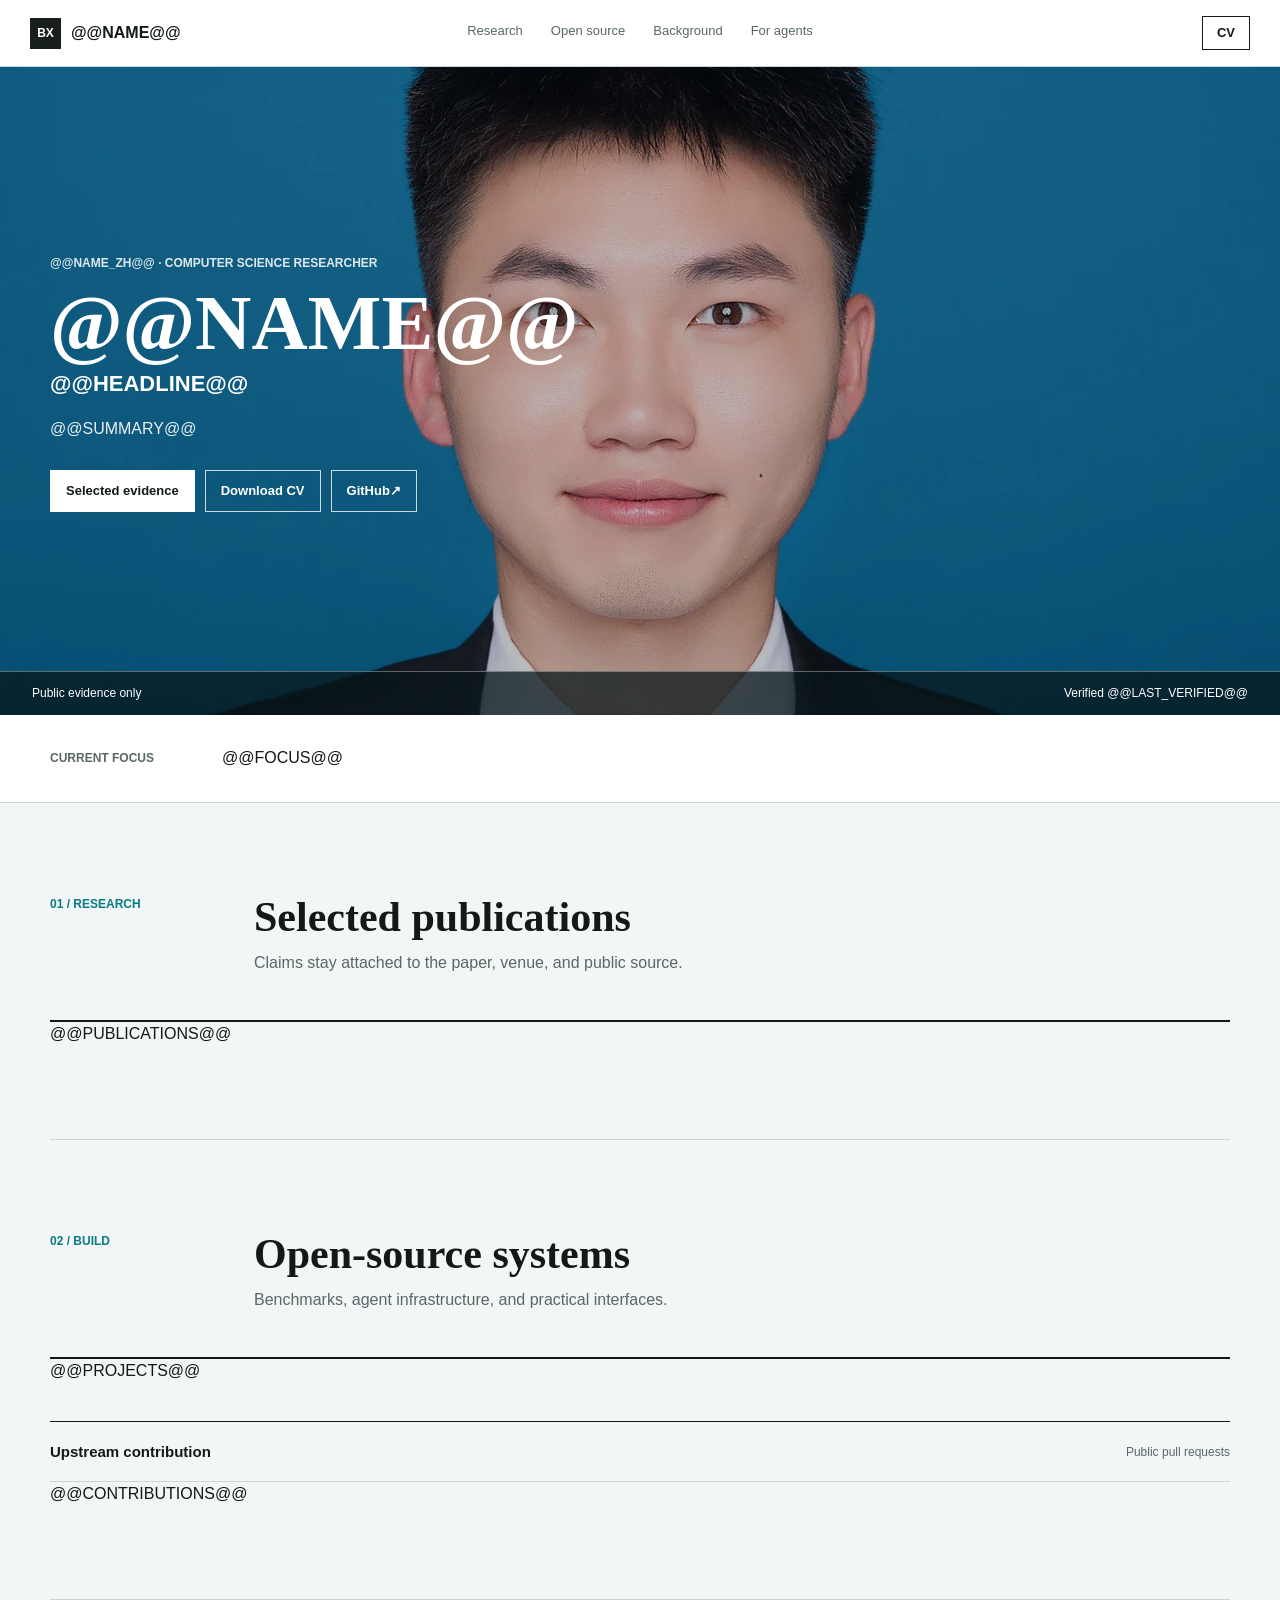
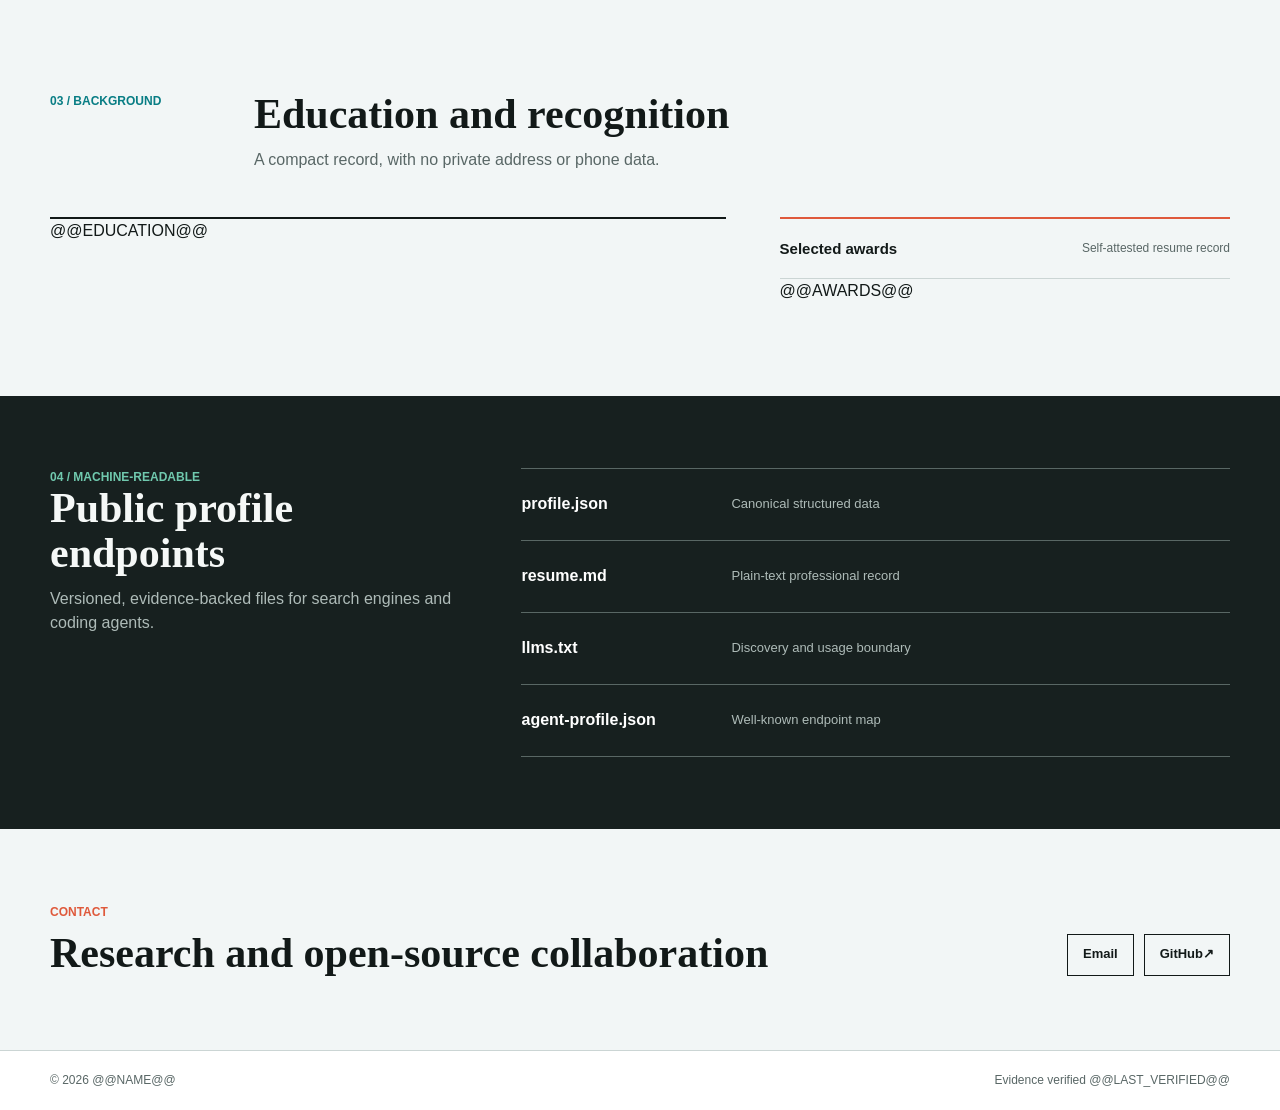
==== site-src/index.html @ 8317ae25 "Rebuild evidence-backed public profile" ====
<!doctype html>
<html lang="en">
<head>
  <meta charset="utf-8">
  <meta name="viewport" content="width=device-width, initial-scale=1">
  <title>@@NAME@@ · Language Agents & Multi-Agent Systems</title>
  <meta name="description" content="@@SUMMARY@@">
  <meta name="author" content="@@NAME@@">
  <meta name="theme-color" content="#087d84">
  <link rel="canonical" href="https://subway-jack.github.io/resume/">
  <link rel="alternate" type="application/json" href="profile.json" title="Public profile JSON">
  <link rel="alternate" type="text/plain" href="llms.txt" title="LLM discovery document">
  <link rel="stylesheet" href="assets/site.css">
  <link rel="icon" href="data:,">
  <meta property="og:type" content="profile">
  <meta property="og:title" content="@@NAME@@">
  <meta property="og:description" content="@@SUMMARY@@">
  <meta property="og:image" content="https://subway-jack.github.io/resume/assets/bowei-xia.jpg">
  <meta property="og:url" content="https://subway-jack.github.io/resume/">
  <script type="application/ld+json">@@JSON_LD@@</script>
</head>
<body>
  <a class="skip-link" href="#main">Skip to content</a>
  <header class="site-header">
    <a class="wordmark" href="#top" aria-label="@@NAME@@ home">
      <span class="wordmark-mark">BX</span>
      <span>@@NAME@@</span>
    </a>
    <nav aria-label="Primary navigation">
      <a href="#research">Research</a>
      <a href="#work">Open source</a>
      <a href="#background">Background</a>
      <a href="#agents">For agents</a>
    </nav>
    <a class="header-command" href="bowei-xia-resume.pdf">CV</a>
  </header>

  <main id="main">
    <section id="top" class="hero" aria-labelledby="hero-title">
      <picture class="hero-media" aria-hidden="true">
        <source srcset="assets/bowei-xia.webp" type="image/webp">
        <img src="assets/bowei-xia.jpg" alt="" width="1600" height="1600">
      </picture>
      <div class="hero-shade"></div>
      <div class="hero-inner">
        <p class="hero-eyebrow">@@NAME_ZH@@ · Computer science researcher</p>
        <h1 id="hero-title">@@NAME@@</h1>
        <p class="hero-headline">@@HEADLINE@@</p>
        <p class="hero-summary">@@SUMMARY@@</p>
        <div class="hero-actions">
          <a class="command command-primary" href="#research">Selected evidence</a>
          <a class="command" href="bowei-xia-resume.pdf">Download CV</a>
          <a class="command" href="@@GITHUB@@" target="_blank" rel="noreferrer">GitHub <span aria-hidden="true">↗</span></a>
        </div>
      </div>
      <div class="hero-proof" aria-label="Profile status">
        <span>Public evidence only</span>
        <span>Verified @@LAST_VERIFIED@@</span>
      </div>
    </section>

    <section class="focus-band" aria-label="Research focus">
      <p>Current focus</p>
      <ul>@@FOCUS@@</ul>
    </section>

    <section id="research" class="section research-section">
      <header class="section-heading">
        <p class="section-index">01 / Research</p>
        <div>
          <h2>Selected publications</h2>
          <p>Claims stay attached to the paper, venue, and public source.</p>
        </div>
      </header>
      <div class="evidence-list">@@PUBLICATIONS@@</div>
    </section>

    <section id="work" class="section work-section">
      <header class="section-heading">
        <p class="section-index">02 / Build</p>
        <div>
          <h2>Open-source systems</h2>
          <p>Benchmarks, agent infrastructure, and practical interfaces.</p>
        </div>
      </header>
      <div class="project-grid">@@PROJECTS@@</div>
      <div class="contributions">
        <div class="subsection-heading">
          <h3>Upstream contribution</h3>
          <span>Public pull requests</span>
        </div>
        @@CONTRIBUTIONS@@
      </div>
    </section>

    <section id="background" class="section background-section">
      <header class="section-heading">
        <p class="section-index">03 / Background</p>
        <div>
          <h2>Education and recognition</h2>
          <p>A compact record, with no private address or phone data.</p>
        </div>
      </header>
      <div class="background-grid">
        <div class="timeline">@@EDUCATION@@</div>
        <div class="awards">
          <div class="subsection-heading">
            <h3>Selected awards</h3>
            <span>Self-attested resume record</span>
          </div>
          @@AWARDS@@
        </div>
      </div>
    </section>

    <section id="agents" class="agent-band">
      <div class="agent-intro">
        <p class="section-index">04 / Machine-readable</p>
        <h2>Public profile endpoints</h2>
        <p>Versioned, evidence-backed files for search engines and coding agents.</p>
      </div>
      <div class="agent-links">
        <a href="profile.json"><strong>profile.json</strong><span>Canonical structured data</span></a>
        <a href="resume.md"><strong>resume.md</strong><span>Plain-text professional record</span></a>
        <a href="llms.txt"><strong>llms.txt</strong><span>Discovery and usage boundary</span></a>
        <a href=".well-known/agent-profile.json"><strong>agent-profile.json</strong><span>Well-known endpoint map</span></a>
      </div>
    </section>

    <section class="contact-band">
      <div>
        <p class="section-index">Contact</p>
        <h2>Research and open-source collaboration</h2>
      </div>
      <div class="contact-actions">
        <a class="command command-dark" href="mailto:@@EMAIL@@">Email</a>
        <a class="command command-dark" href="@@GITHUB@@" target="_blank" rel="noreferrer">GitHub <span aria-hidden="true">↗</span></a>
      </div>
    </section>
  </main>

  <footer>
    <span>© <span id="year"></span> @@NAME@@</span>
    <span>Evidence verified @@LAST_VERIFIED@@</span>
  </footer>
  <script src="assets/site.js"></script>
</body>
</html>
---- site-src/assets/site.css ----
:root {
  color-scheme: light;
  --paper: #f2f6f6;
  --surface: #ffffff;
  --ink: #121918;
  --muted: #596766;
  --line: #cbd5d4;
  --line-dark: #81908e;
  --teal: #087d84;
  --green: #147454;
  --cobalt: #235ca6;
  --vermilion: #df593b;
  --charcoal: #18201f;
  --display: "Iowan Old Style", "Palatino Linotype", Palatino, Georgia, serif;
  --body: "Avenir Next", Avenir, "IBM Plex Sans", "Helvetica Neue", sans-serif;
}

* { box-sizing: border-box; }
html { scroll-behavior: smooth; }
body {
  margin: 0;
  background: var(--paper);
  color: var(--ink);
  font-family: var(--body);
  line-height: 1.55;
}
a { color: inherit; }
button, a { -webkit-tap-highlight-color: transparent; }
.skip-link {
  position: fixed;
  left: 12px;
  top: -60px;
  z-index: 100;
  padding: 10px 14px;
  background: var(--surface);
  border: 1px solid var(--ink);
}
.skip-link:focus { top: 12px; }

.site-header {
  min-height: 66px;
  padding: 0 30px;
  display: grid;
  grid-template-columns: minmax(190px, 1fr) auto minmax(60px, 1fr);
  align-items: center;
  gap: 24px;
  background: rgba(255, 255, 255, .96);
  border-bottom: 1px solid var(--line);
  position: sticky;
  top: 0;
  z-index: 20;
}
.wordmark {
  display: inline-flex;
  align-items: center;
  gap: 10px;
  width: max-content;
  color: var(--ink);
  font-weight: 700;
  text-decoration: none;
}
.wordmark-mark {
  width: 31px;
  height: 31px;
  display: grid;
  place-items: center;
  background: var(--charcoal);
  color: #fff;
  font-size: 12px;
}
.site-header nav { display: flex; align-items: stretch; height: 66px; }
.site-header nav a {
  display: grid;
  place-items: center;
  padding: 0 14px;
  color: var(--muted);
  text-decoration: none;
  border-bottom: 3px solid transparent;
  font-size: 13px;
}
.site-header nav a:hover,
.site-header nav a:focus-visible { color: var(--ink); border-color: var(--teal); }
.header-command {
  justify-self: end;
  min-width: 48px;
  min-height: 34px;
  display: grid;
  place-items: center;
  border: 1px solid var(--ink);
  text-decoration: none;
  font-weight: 700;
  font-size: 13px;
}

.hero {
  min-height: min(72svh, 720px);
  position: relative;
  overflow: hidden;
  display: grid;
  align-items: center;
  background: #0b789f;
  color: #fff;
}
.hero-media,
.hero-media img,
.hero-shade { position: absolute; inset: 0; width: 100%; height: 100%; }
.hero-media img { object-fit: cover; object-position: center 34%; }
.hero-shade { background: rgba(4, 19, 24, .25); }
.hero-inner {
  position: relative;
  z-index: 2;
  width: min(1180px, calc(100% - 64px));
  margin: 0 auto;
  padding: 76px 0 92px;
}
.hero-eyebrow,
.section-index {
  margin: 0;
  font-size: 12px;
  font-weight: 700;
  text-transform: uppercase;
}
.hero-eyebrow { color: rgba(255,255,255,.86); }
.hero h1 {
  max-width: 720px;
  margin: 12px 0 8px;
  font-family: var(--display);
  font-size: 78px;
  line-height: .98;
  font-weight: 600;
  letter-spacing: 0;
}
.hero-headline {
  max-width: 660px;
  margin: 0 0 18px;
  font-size: 22px;
  line-height: 1.35;
  font-weight: 650;
}
.hero-summary {
  max-width: 580px;
  margin: 0;
  color: rgba(255,255,255,.9);
  font-size: 16px;
}
.hero-actions,
.contact-actions { display: flex; flex-wrap: wrap; gap: 10px; margin-top: 28px; }
.command {
  min-height: 42px;
  padding: 0 15px;
  display: inline-flex;
  align-items: center;
  justify-content: center;
  border: 1px solid rgba(255,255,255,.78);
  color: #fff;
  text-decoration: none;
  font-size: 13px;
  font-weight: 700;
}
.command:hover,
.command:focus-visible { background: #fff; color: var(--ink); }
.command-primary { background: #fff; color: var(--ink); }
.hero-proof {
  position: absolute;
  z-index: 3;
  bottom: 0;
  left: 0;
  right: 0;
  min-height: 44px;
  padding: 0 32px;
  display: flex;
  align-items: center;
  justify-content: space-between;
  background: rgba(8, 22, 25, .72);
  border-top: 1px solid rgba(255,255,255,.34);
  font-size: 12px;
}

.focus-band {
  min-height: 88px;
  display: grid;
  grid-template-columns: 150px 1fr;
  align-items: center;
  gap: 22px;
  padding: 18px max(32px, calc((100% - 1180px) / 2));
  background: var(--surface);
  border-bottom: 1px solid var(--line);
}
.focus-band p { margin: 0; color: var(--muted); font-size: 12px; text-transform: uppercase; font-weight: 700; }
.focus-band ul,
.tech-list { list-style: none; margin: 0; padding: 0; display: flex; flex-wrap: wrap; gap: 8px; }
.focus-band li {
  padding: 7px 10px;
  border: 1px solid var(--line);
  background: var(--paper);
  font-size: 13px;
}
.focus-band li:nth-child(2) { border-color: #9dc1b3; }
.focus-band li:nth-child(3) { border-color: #aabddd; }
.focus-band li:nth-child(4) { border-color: #e3ad9f; }

.section {
  width: min(1180px, calc(100% - 64px));
  margin: 0 auto;
  padding: 92px 0;
  scroll-margin-top: 66px;
}
.section + .section { border-top: 1px solid var(--line); }
.section-heading {
  display: grid;
  grid-template-columns: 180px minmax(0, 1fr);
  gap: 24px;
  align-items: start;
  margin-bottom: 44px;
}
.section-index { color: var(--teal); }
.section-heading h2,
.agent-intro h2,
.contact-band h2 {
  margin: 0;
  font-family: var(--display);
  font-size: 42px;
  line-height: 1.05;
  font-weight: 600;
  letter-spacing: 0;
}
.section-heading p:last-child,
.agent-intro > p:last-child { margin: 12px 0 0; color: var(--muted); }

.evidence-list { border-top: 2px solid var(--ink); }
.evidence-item {
  display: grid;
  grid-template-columns: 80px minmax(0, 1fr);
  gap: 24px;
  padding: 34px 0 38px;
  border-bottom: 1px solid var(--line);
}
.evidence-index { font-family: var(--display); font-size: 32px; color: var(--vermilion); }
.evidence-main { max-width: 900px; }
.evidence-kicker,
.project-meta {
  display: flex;
  justify-content: space-between;
  gap: 16px;
  color: var(--muted);
  font-size: 12px;
  text-transform: uppercase;
  font-weight: 700;
}
.evidence-kicker { justify-content: flex-start; }
.evidence-kicker span + span::before { content: "/"; padding-right: 12px; color: var(--line-dark); }
.evidence-main h3 {
  max-width: 900px;
  margin: 9px 0 4px;
  font-family: var(--display);
  font-size: 29px;
  line-height: 1.18;
  letter-spacing: 0;
}
.evidence-role { margin: 0 0 16px; color: var(--cobalt); font-size: 13px; font-weight: 700; }
.evidence-main > p:not(.evidence-role) { max-width: 780px; color: #33403f; }
.metric-list,
.project-highlights { margin: 17px 0; padding-left: 18px; color: #33403f; }
.metric-list li::marker,
.project-highlights li::marker { color: var(--vermilion); }
.evidence-links { display: flex; flex-wrap: wrap; gap: 8px; margin-top: 20px; }
.evidence-link,
.compact-link {
  padding: 7px 10px;
  border: 1px solid var(--line-dark);
  text-decoration: none;
  font-size: 12px;
  font-weight: 700;
}
.evidence-link:hover,
.compact-link:hover { background: var(--ink); color: #fff; }

.project-grid { display: grid; grid-template-columns: repeat(3, minmax(0, 1fr)); border-top: 2px solid var(--ink); }
.project-item {
  min-width: 0;
  padding: 28px 24px 32px;
  border-right: 1px solid var(--line);
  border-bottom: 1px solid var(--line);
  background: var(--surface);
}
.project-item:last-child { border-right: 0; }
.project-item:nth-child(2) { border-top: 4px solid var(--green); }
.project-item:nth-child(3) { border-top: 4px solid var(--vermilion); }
.project-item h3 { margin: 16px 0 12px; font-family: var(--display); font-size: 26px; line-height: 1.15; }
.project-title { text-decoration-thickness: 1px; text-underline-offset: 5px; }
.project-item p { color: #354241; }
.project-highlights { font-size: 13px; }
.tech-list { margin-top: 24px; }
.tech-list li { padding: 5px 8px; background: var(--paper); border: 1px solid var(--line); font-size: 11px; }
.contributions { margin-top: 38px; border-top: 1px solid var(--ink); }
.subsection-heading {
  min-height: 60px;
  display: flex;
  align-items: center;
  justify-content: space-between;
  gap: 20px;
  border-bottom: 1px solid var(--line);
}
.subsection-heading h3 { margin: 0; font-size: 15px; }
.subsection-heading span { color: var(--muted); font-size: 12px; }
.contribution-row {
  min-height: 66px;
  display: grid;
  grid-template-columns: 150px minmax(0, 1fr) 90px auto;
  gap: 20px;
  align-items: center;
  border-bottom: 1px solid var(--line);
  font-size: 13px;
}
.status-mark { color: var(--green); text-transform: uppercase; font-size: 11px; font-weight: 700; }

.background-grid { display: grid; grid-template-columns: 1.35fr .9fr; gap: 54px; }
.timeline { border-top: 2px solid var(--ink); }
.timeline-row {
  display: grid;
  grid-template-columns: 110px minmax(0, 1fr);
  gap: 24px;
  padding: 26px 0;
  border-bottom: 1px solid var(--line);
}
.timeline-date { color: var(--teal); font-size: 12px; font-weight: 700; }
.timeline-row h3 { margin: 0; font-family: var(--display); font-size: 22px; line-height: 1.2; }
.timeline-row p { margin: 7px 0 3px; }
.timeline-row span { color: var(--muted); font-size: 13px; }
.awards { border-top: 2px solid var(--vermilion); }
.award-row { display: grid; grid-template-columns: 54px 1fr; gap: 4px 14px; padding: 20px 0; border-bottom: 1px solid var(--line); }
.award-row > span { grid-row: 1 / 3; color: var(--vermilion); font-size: 12px; font-weight: 700; }
.award-row p { margin: 0; color: var(--muted); font-size: 12px; }

.agent-band {
  padding: 72px max(32px, calc((100% - 1180px) / 2));
  display: grid;
  grid-template-columns: .85fr 1.5fr;
  gap: 70px;
  background: #17201f;
  color: #f5f8f7;
  scroll-margin-top: 66px;
}
.agent-intro .section-index { color: #70c9ae; }
.agent-intro > p:last-child { color: #aebbb8; }
.agent-links { border-top: 1px solid #596764; }
.agent-links a {
  min-height: 72px;
  display: grid;
  grid-template-columns: 190px 1fr;
  gap: 20px;
  align-items: center;
  border-bottom: 1px solid #596764;
  color: #fff;
  text-decoration: none;
}
.agent-links a:hover strong { color: #70c9ae; }
.agent-links span { color: #aebbb8; font-size: 13px; }
.contact-band {
  width: min(1180px, calc(100% - 64px));
  margin: 0 auto;
  padding: 74px 0;
  display: flex;
  align-items: end;
  justify-content: space-between;
  gap: 32px;
}
.contact-band .section-index { margin-bottom: 10px; color: var(--vermilion); }
.command-dark { border-color: var(--ink); color: var(--ink); }
.command-dark:hover { background: var(--ink); color: #fff; }

footer {
  min-height: 60px;
  padding: 0 max(32px, calc((100% - 1180px) / 2));
  display: flex;
  align-items: center;
  justify-content: space-between;
  gap: 18px;
  border-top: 1px solid var(--line);
  background: var(--surface);
  color: var(--muted);
  font-size: 12px;
}

@media (max-width: 920px) {
  .site-header { grid-template-columns: 1fr auto; gap: 12px; padding: 0 18px; }
  .site-header nav { grid-column: 1 / -1; order: 3; width: 100%; height: 42px; overflow-x: auto; border-top: 1px solid var(--line); }
  .site-header nav a { min-width: max-content; padding: 0 12px; }
  .header-command { grid-column: 2; grid-row: 1; }
  .hero { min-height: min(68svh, 650px); }
  .hero-inner { width: min(100% - 40px, 1180px); padding-top: 70px; }
  .hero h1 { font-size: 60px; }
  .hero-media img { object-position: 58% 32%; }
  .project-grid { grid-template-columns: 1fr; }
  .project-item { border-right: 0; }
  .background-grid { grid-template-columns: 1fr; }
  .agent-band { grid-template-columns: 1fr; gap: 38px; }
}

@media (max-width: 620px) {
  .wordmark > span:last-child { display: none; }
  .hero { min-height: 650px; align-items: end; }
  .hero-media img { object-position: 58% center; }
  .hero-shade { background: rgba(4, 19, 24, .44); }
  .hero-inner { width: calc(100% - 28px); padding: 220px 0 78px; }
  .hero h1 { font-size: 49px; }
  .hero-headline { font-size: 18px; }
  .hero-summary { font-size: 14px; }
  .hero-actions { gap: 7px; }
  .command { min-height: 40px; padding: 0 11px; }
  .hero-proof { padding: 0 14px; }
  .focus-band { grid-template-columns: 1fr; gap: 10px; padding: 18px 14px; }
  .section { width: calc(100% - 28px); padding: 68px 0; }
  .section-heading { grid-template-columns: 1fr; gap: 12px; margin-bottom: 30px; }
  .section-heading h2,
  .agent-intro h2,
  .contact-band h2 { font-size: 34px; }
  .evidence-item { grid-template-columns: 46px minmax(0, 1fr); gap: 12px; }
  .evidence-index { font-size: 23px; }
  .evidence-main h3 { font-size: 23px; overflow-wrap: anywhere; }
  .project-item { padding: 24px 16px; }
  .contribution-row { grid-template-columns: 1fr auto; gap: 7px 12px; padding: 14px 0; }
  .contribution-row > span:nth-child(2) { grid-column: 1 / -1; }
  .timeline-row { grid-template-columns: 86px minmax(0, 1fr); gap: 12px; }
  .agent-band { padding: 58px 14px; }
  .agent-links a { grid-template-columns: 1fr; gap: 4px; padding: 13px 0; }
  .contact-band { width: calc(100% - 28px); padding: 58px 0; align-items: flex-start; flex-direction: column; }
  footer { min-height: 74px; padding: 12px 14px; align-items: flex-start; flex-direction: column; justify-content: center; }
}

@media (prefers-reduced-motion: reduce) {
  html { scroll-behavior: auto; }
}
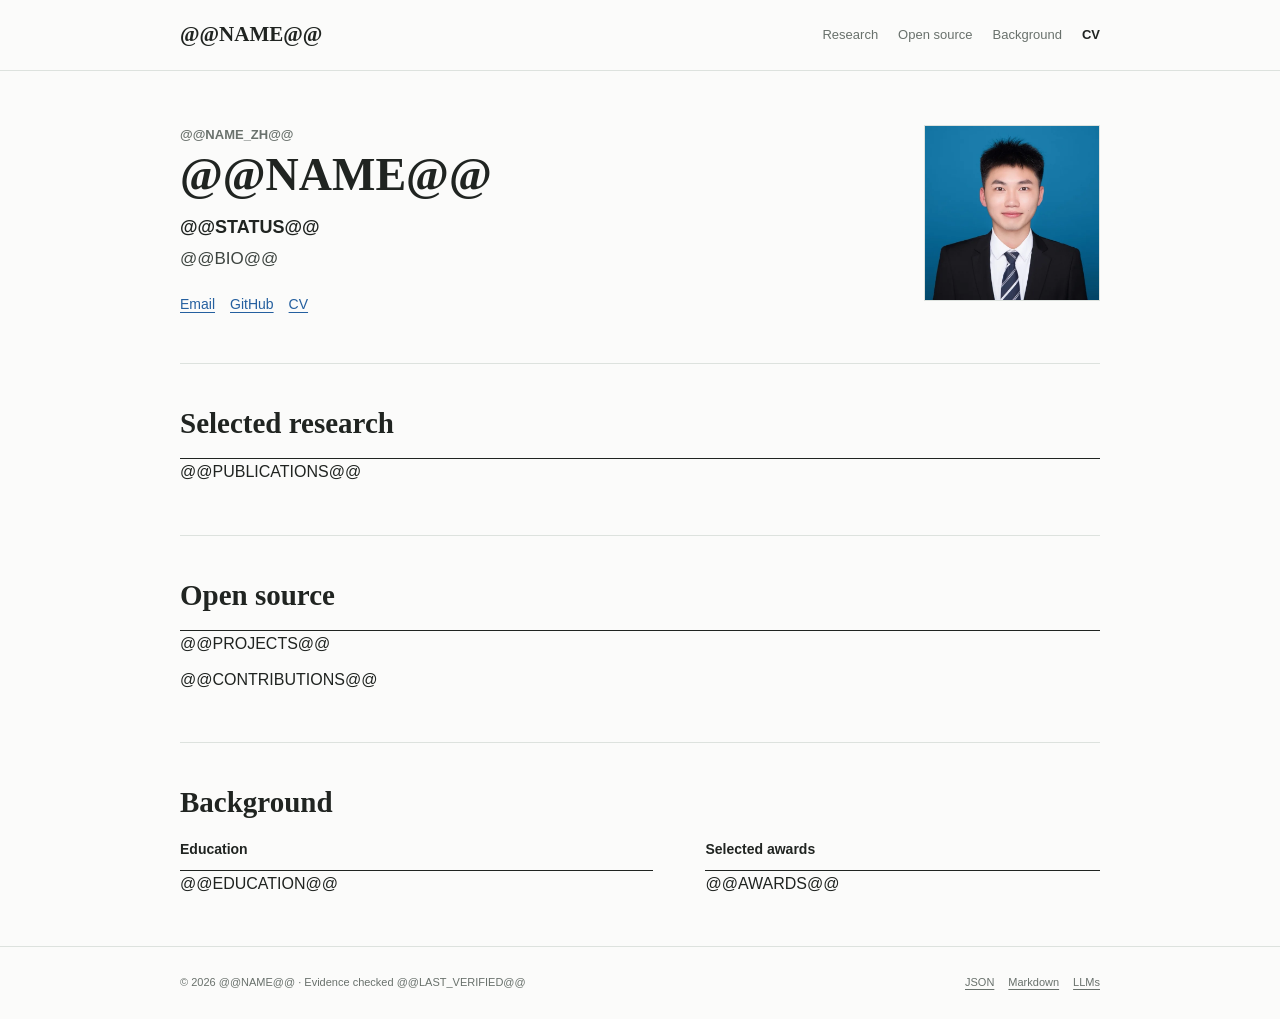
==== commit 02bbdc43: "Simplify researcher profile layout" ====
--- a/site-src/index.html
+++ b/site-src/index.html
@@ -6,7 +6,7 @@
   <title>@@NAME@@ · Language Agents & Multi-Agent Systems</title>
   <meta name="description" content="@@SUMMARY@@">
   <meta name="author" content="@@NAME@@">
-  <meta name="theme-color" content="#087d84">
+  <meta name="theme-color" content="#fbfbfa">
   <link rel="canonical" href="https://subway-jack.github.io/resume/">
   <link rel="alternate" type="application/json" href="profile.json" title="Public profile JSON">
   <link rel="alternate" type="text/plain" href="llms.txt" title="LLM discovery document">
@@ -22,126 +22,77 @@
 <body>
   <a class="skip-link" href="#main">Skip to content</a>
   <header class="site-header">
-    <a class="wordmark" href="#top" aria-label="@@NAME@@ home">
-      <span class="wordmark-mark">BX</span>
-      <span>@@NAME@@</span>
-    </a>
-    <nav aria-label="Primary navigation">
-      <a href="#research">Research</a>
-      <a href="#work">Open source</a>
-      <a href="#background">Background</a>
-      <a href="#agents">For agents</a>
-    </nav>
-    <a class="header-command" href="bowei-xia-resume.pdf">CV</a>
+    <div class="shell header-inner">
+      <a class="name-link" href="#top">@@NAME@@</a>
+      <nav aria-label="Primary navigation">
+        <a href="#research">Research</a>
+        <a href="#work">Open source</a>
+        <a href="#background">Background</a>
+        <a href="bowei-xia-resume.pdf">CV</a>
+      </nav>
+    </div>
   </header>
 
-  <main id="main">
-    <section id="top" class="hero" aria-labelledby="hero-title">
-      <picture class="hero-media" aria-hidden="true">
-        <source srcset="assets/bowei-xia.webp" type="image/webp">
-        <img src="assets/bowei-xia.jpg" alt="" width="1600" height="1600">
-      </picture>
-      <div class="hero-shade"></div>
-      <div class="hero-inner">
-        <p class="hero-eyebrow">@@NAME_ZH@@ · Computer science researcher</p>
-        <h1 id="hero-title">@@NAME@@</h1>
-        <p class="hero-headline">@@HEADLINE@@</p>
-        <p class="hero-summary">@@SUMMARY@@</p>
-        <div class="hero-actions">
-          <a class="command command-primary" href="#research">Selected evidence</a>
-          <a class="command" href="bowei-xia-resume.pdf">Download CV</a>
-          <a class="command" href="@@GITHUB@@" target="_blank" rel="noreferrer">GitHub <span aria-hidden="true">↗</span></a>
+  <main id="main" class="shell">
+    <section id="top" class="intro" aria-labelledby="page-title">
+      <div class="intro-copy">
+        <p class="name-zh">@@NAME_ZH@@</p>
+        <h1 id="page-title">@@NAME@@</h1>
+        <p class="current-role">@@STATUS@@</p>
+        <p class="bio">@@BIO@@</p>
+        <div class="profile-links">
+          <a href="mailto:@@EMAIL@@">Email</a>
+          <a href="@@GITHUB@@" target="_blank" rel="noreferrer">GitHub</a>
+          <a href="bowei-xia-resume.pdf">CV</a>
         </div>
       </div>
-      <div class="hero-proof" aria-label="Profile status">
-        <span>Public evidence only</span>
-        <span>Verified @@LAST_VERIFIED@@</span>
-      </div>
+      <picture class="portrait">
+        <source srcset="assets/bowei-xia.webp" type="image/webp">
+        <img src="assets/bowei-xia.jpg" alt="Portrait of @@NAME@@" width="320" height="320">
+      </picture>
     </section>
 
-    <section class="focus-band" aria-label="Research focus">
-      <p>Current focus</p>
-      <ul>@@FOCUS@@</ul>
+    <section id="research" class="content-section">
+      <header class="section-heading">
+        <h2>Selected research</h2>
+      </header>
+      <div class="work-list">@@PUBLICATIONS@@</div>
     </section>
 
-    <section id="research" class="section research-section">
+    <section id="work" class="content-section">
       <header class="section-heading">
-        <p class="section-index">01 / Research</p>
-        <div>
-          <h2>Selected publications</h2>
-          <p>Claims stay attached to the paper, venue, and public source.</p>
-        </div>
+        <h2>Open source</h2>
       </header>
-      <div class="evidence-list">@@PUBLICATIONS@@</div>
+      <div class="work-list">@@PROJECTS@@</div>
+      <div class="contribution-list">@@CONTRIBUTIONS@@</div>
     </section>
 
-    <section id="work" class="section work-section">
+    <section id="background" class="content-section">
       <header class="section-heading">
-        <p class="section-index">02 / Build</p>
-        <div>
-          <h2>Open-source systems</h2>
-          <p>Benchmarks, agent infrastructure, and practical interfaces.</p>
-        </div>
-      </header>
-      <div class="project-grid">@@PROJECTS@@</div>
-      <div class="contributions">
-        <div class="subsection-heading">
-          <h3>Upstream contribution</h3>
-          <span>Public pull requests</span>
-        </div>
-        @@CONTRIBUTIONS@@
-      </div>
-    </section>
-
-    <section id="background" class="section background-section">
-      <header class="section-heading">
-        <p class="section-index">03 / Background</p>
-        <div>
-          <h2>Education and recognition</h2>
-          <p>A compact record, with no private address or phone data.</p>
-        </div>
+        <h2>Background</h2>
       </header>
       <div class="background-grid">
-        <div class="timeline">@@EDUCATION@@</div>
-        <div class="awards">
-          <div class="subsection-heading">
-            <h3>Selected awards</h3>
-            <span>Self-attested resume record</span>
-          </div>
-          @@AWARDS@@
+        <div>
+          <h3 class="subheading">Education</h3>
+          <div class="timeline">@@EDUCATION@@</div>
         </div>
-      </div>
-    </section>
-
-    <section id="agents" class="agent-band">
-      <div class="agent-intro">
-        <p class="section-index">04 / Machine-readable</p>
-        <h2>Public profile endpoints</h2>
-        <p>Versioned, evidence-backed files for search engines and coding agents.</p>
-      </div>
-      <div class="agent-links">
-        <a href="profile.json"><strong>profile.json</strong><span>Canonical structured data</span></a>
-        <a href="resume.md"><strong>resume.md</strong><span>Plain-text professional record</span></a>
-        <a href="llms.txt"><strong>llms.txt</strong><span>Discovery and usage boundary</span></a>
-        <a href=".well-known/agent-profile.json"><strong>agent-profile.json</strong><span>Well-known endpoint map</span></a>
-      </div>
-    </section>
-
-    <section class="contact-band">
-      <div>
-        <p class="section-index">Contact</p>
-        <h2>Research and open-source collaboration</h2>
-      </div>
-      <div class="contact-actions">
-        <a class="command command-dark" href="mailto:@@EMAIL@@">Email</a>
-        <a class="command command-dark" href="@@GITHUB@@" target="_blank" rel="noreferrer">GitHub <span aria-hidden="true">↗</span></a>
+        <div>
+          <h3 class="subheading">Selected awards</h3>
+          <div class="award-list">@@AWARDS@@</div>
+        </div>
       </div>
     </section>
   </main>
 
   <footer>
-    <span>© <span id="year"></span> @@NAME@@</span>
-    <span>Evidence verified @@LAST_VERIFIED@@</span>
+    <div class="shell footer-inner">
+      <span>© <span id="year"></span> @@NAME@@ · Evidence checked @@LAST_VERIFIED@@</span>
+      <nav aria-label="Machine-readable profile">
+        <a href="profile.json">JSON</a>
+        <a href="resume.md">Markdown</a>
+        <a href="llms.txt">LLMs</a>
+      </nav>
+    </div>
   </footer>
   <script src="assets/site.js"></script>
 </body>
--- a/site-src/assets/site.css
+++ b/site-src/assets/site.css
@@ -1,431 +1,222 @@
 :root {
   color-scheme: light;
-  --paper: #f2f6f6;
+  --page: #fbfbfa;
   --surface: #ffffff;
-  --ink: #121918;
-  --muted: #596766;
-  --line: #cbd5d4;
-  --line-dark: #81908e;
-  --teal: #087d84;
-  --green: #147454;
-  --cobalt: #235ca6;
-  --vermilion: #df593b;
-  --charcoal: #18201f;
-  --display: "Iowan Old Style", "Palatino Linotype", Palatino, Georgia, serif;
-  --body: "Avenir Next", Avenir, "IBM Plex Sans", "Helvetica Neue", sans-serif;
+  --ink: #202421;
+  --muted: #69716c;
+  --line: #dde2de;
+  --link: #245f9f;
+  --accent: #12684f;
+  --display: Charter, "Bitstream Charter", "Iowan Old Style", Georgia, serif;
+  --body: "Avenir Next", Avenir, "IBM Plex Sans", "Segoe UI", sans-serif;
 }
 
 * { box-sizing: border-box; }
 html { scroll-behavior: smooth; }
 body {
   margin: 0;
-  background: var(--paper);
+  background: var(--page);
   color: var(--ink);
   font-family: var(--body);
-  line-height: 1.55;
-}
-a { color: inherit; }
-button, a { -webkit-tap-highlight-color: transparent; }
+  font-size: 16px;
+  line-height: 1.58;
+}
+a {
+  color: var(--link);
+  text-decoration-thickness: 1px;
+  text-underline-offset: 3px;
+}
+a:hover,
+a:focus-visible { color: var(--accent); }
+.shell { width: min(920px, calc(100% - 40px)); margin-inline: auto; }
 .skip-link {
   position: fixed;
+  top: -60px;
   left: 12px;
-  top: -60px;
-  z-index: 100;
-  padding: 10px 14px;
+  z-index: 20;
+  padding: 8px 12px;
+  border: 1px solid var(--ink);
   background: var(--surface);
-  border: 1px solid var(--ink);
 }
 .skip-link:focus { top: 12px; }
 
-.site-header {
-  min-height: 66px;
-  padding: 0 30px;
-  display: grid;
-  grid-template-columns: minmax(190px, 1fr) auto minmax(60px, 1fr);
-  align-items: center;
-  gap: 24px;
-  background: rgba(255, 255, 255, .96);
-  border-bottom: 1px solid var(--line);
-  position: sticky;
-  top: 0;
-  z-index: 20;
-}
-.wordmark {
-  display: inline-flex;
-  align-items: center;
-  gap: 10px;
-  width: max-content;
-  color: var(--ink);
-  font-weight: 700;
-  text-decoration: none;
-}
-.wordmark-mark {
-  width: 31px;
-  height: 31px;
-  display: grid;
-  place-items: center;
-  background: var(--charcoal);
-  color: #fff;
-  font-size: 12px;
-}
-.site-header nav { display: flex; align-items: stretch; height: 66px; }
-.site-header nav a {
-  display: grid;
-  place-items: center;
-  padding: 0 14px;
-  color: var(--muted);
-  text-decoration: none;
-  border-bottom: 3px solid transparent;
-  font-size: 13px;
-}
-.site-header nav a:hover,
-.site-header nav a:focus-visible { color: var(--ink); border-color: var(--teal); }
-.header-command {
-  justify-self: end;
-  min-width: 48px;
-  min-height: 34px;
-  display: grid;
-  place-items: center;
-  border: 1px solid var(--ink);
-  text-decoration: none;
-  font-weight: 700;
-  font-size: 13px;
-}
-
-.hero {
-  min-height: min(72svh, 720px);
-  position: relative;
-  overflow: hidden;
-  display: grid;
-  align-items: center;
-  background: #0b789f;
-  color: #fff;
-}
-.hero-media,
-.hero-media img,
-.hero-shade { position: absolute; inset: 0; width: 100%; height: 100%; }
-.hero-media img { object-fit: cover; object-position: center 34%; }
-.hero-shade { background: rgba(4, 19, 24, .25); }
-.hero-inner {
-  position: relative;
-  z-index: 2;
-  width: min(1180px, calc(100% - 64px));
-  margin: 0 auto;
-  padding: 76px 0 92px;
-}
-.hero-eyebrow,
-.section-index {
-  margin: 0;
-  font-size: 12px;
-  font-weight: 700;
-  text-transform: uppercase;
-}
-.hero-eyebrow { color: rgba(255,255,255,.86); }
-.hero h1 {
-  max-width: 720px;
-  margin: 12px 0 8px;
-  font-family: var(--display);
-  font-size: 78px;
-  line-height: .98;
-  font-weight: 600;
-  letter-spacing: 0;
-}
-.hero-headline {
-  max-width: 660px;
-  margin: 0 0 18px;
-  font-size: 22px;
-  line-height: 1.35;
-  font-weight: 650;
-}
-.hero-summary {
-  max-width: 580px;
-  margin: 0;
-  color: rgba(255,255,255,.9);
-  font-size: 16px;
-}
-.hero-actions,
-.contact-actions { display: flex; flex-wrap: wrap; gap: 10px; margin-top: 28px; }
-.command {
-  min-height: 42px;
-  padding: 0 15px;
-  display: inline-flex;
-  align-items: center;
-  justify-content: center;
-  border: 1px solid rgba(255,255,255,.78);
-  color: #fff;
-  text-decoration: none;
-  font-size: 13px;
-  font-weight: 700;
-}
-.command:hover,
-.command:focus-visible { background: #fff; color: var(--ink); }
-.command-primary { background: #fff; color: var(--ink); }
-.hero-proof {
-  position: absolute;
-  z-index: 3;
-  bottom: 0;
-  left: 0;
-  right: 0;
-  min-height: 44px;
-  padding: 0 32px;
+.site-header { border-bottom: 1px solid var(--line); background: var(--page); }
+.header-inner {
+  min-height: 70px;
   display: flex;
   align-items: center;
   justify-content: space-between;
-  background: rgba(8, 22, 25, .72);
-  border-top: 1px solid rgba(255,255,255,.34);
-  font-size: 12px;
-}
-
-.focus-band {
-  min-height: 88px;
-  display: grid;
-  grid-template-columns: 150px 1fr;
+  gap: 28px;
+}
+.name-link {
+  color: var(--ink);
+  font-family: var(--display);
+  font-size: 21px;
+  font-weight: 700;
+  text-decoration: none;
+}
+.site-header nav,
+.footer-inner nav,
+.profile-links {
+  display: flex;
   align-items: center;
-  gap: 22px;
-  padding: 18px max(32px, calc((100% - 1180px) / 2));
+  flex-wrap: wrap;
+  gap: 20px;
+}
+.site-header nav a {
+  color: var(--muted);
+  font-size: 13px;
+  text-decoration: none;
+}
+.site-header nav a:last-child { color: var(--ink); font-weight: 700; }
+
+.intro {
+  min-height: 280px;
+  padding: 54px 0 48px;
+  display: grid;
+  grid-template-columns: minmax(0, 1fr) 176px;
+  gap: 64px;
+  align-items: start;
+}
+.intro-copy { max-width: 620px; }
+.name-zh {
+  margin: 0 0 4px;
+  color: var(--muted);
+  font-size: 13px;
+  font-weight: 650;
+}
+h1 {
+  margin: 0;
+  font-family: var(--display);
+  font-size: 46px;
+  line-height: 1.08;
+  font-weight: 700;
+  letter-spacing: 0;
+}
+.current-role {
+  margin: 14px 0 4px;
+  font-size: 18px;
+  font-weight: 650;
+}
+.bio { max-width: 570px; margin: 0; color: #3e4541; font-size: 17px; }
+.profile-links { gap: 15px; margin-top: 20px; }
+.profile-links a { font-size: 14px; }
+.portrait {
+  width: 176px;
+  aspect-ratio: 1;
+  overflow: hidden;
+  border: 1px solid var(--line);
   background: var(--surface);
+}
+.portrait img { width: 100%; height: 100%; display: block; object-fit: cover; object-position: center 34%; }
+
+.content-section { padding: 42px 0 50px; border-top: 1px solid var(--line); scroll-margin-top: 20px; }
+.section-heading { margin-bottom: 18px; }
+.section-heading h2 {
+  margin: 0;
+  font-family: var(--display);
+  font-size: 29px;
+  line-height: 1.2;
+  font-weight: 700;
+  letter-spacing: 0;
+}
+.work-list { border-top: 1px solid var(--ink); }
+.work-row {
+  display: grid;
+  grid-template-columns: 72px minmax(0, 1fr);
+  gap: 18px;
+  padding: 20px 0 22px;
   border-bottom: 1px solid var(--line);
 }
-.focus-band p { margin: 0; color: var(--muted); font-size: 12px; text-transform: uppercase; font-weight: 700; }
-.focus-band ul,
-.tech-list { list-style: none; margin: 0; padding: 0; display: flex; flex-wrap: wrap; gap: 8px; }
-.focus-band li {
-  padding: 7px 10px;
-  border: 1px solid var(--line);
-  background: var(--paper);
-  font-size: 13px;
-}
-.focus-band li:nth-child(2) { border-color: #9dc1b3; }
-.focus-band li:nth-child(3) { border-color: #aabddd; }
-.focus-band li:nth-child(4) { border-color: #e3ad9f; }
-
-.section {
-  width: min(1180px, calc(100% - 64px));
-  margin: 0 auto;
-  padding: 92px 0;
-  scroll-margin-top: 66px;
-}
-.section + .section { border-top: 1px solid var(--line); }
-.section-heading {
-  display: grid;
-  grid-template-columns: 180px minmax(0, 1fr);
-  gap: 24px;
-  align-items: start;
-  margin-bottom: 44px;
-}
-.section-index { color: var(--teal); }
-.section-heading h2,
-.agent-intro h2,
-.contact-band h2 {
-  margin: 0;
-  font-family: var(--display);
-  font-size: 42px;
-  line-height: 1.05;
-  font-weight: 600;
+.work-year { padding-top: 2px; color: var(--muted); font-size: 13px; font-variant-numeric: tabular-nums; }
+.work-body h3 {
+  margin: 0;
+  font-family: var(--display);
+  font-size: 19px;
+  line-height: 1.3;
   letter-spacing: 0;
 }
-.section-heading p:last-child,
-.agent-intro > p:last-child { margin: 12px 0 0; color: var(--muted); }
-
-.evidence-list { border-top: 2px solid var(--ink); }
-.evidence-item {
-  display: grid;
-  grid-template-columns: 80px minmax(0, 1fr);
-  gap: 24px;
-  padding: 34px 0 38px;
+.work-body h3 a { color: var(--ink); }
+.work-meta { margin: 4px 0 0; color: var(--muted); font-size: 13px; }
+.work-summary { max-width: 720px; margin: 7px 0 0; color: #3f4742; font-size: 14px; }
+.work-links { display: flex; flex-wrap: wrap; gap: 12px; margin-top: 7px; }
+.work-links a { font-size: 13px; }
+.contribution-list { margin-top: 10px; }
+.contribution-row {
+  display: grid;
+  grid-template-columns: 72px minmax(0, 1fr);
+  gap: 18px;
+  padding: 12px 0;
+  font-size: 14px;
+}
+.contribution-label { color: var(--muted); font-size: 12px; }
+.contribution-row p { margin: 2px 0 0; color: #3f4742; }
+.status-mark { color: var(--accent); font-size: 12px; font-weight: 700; text-transform: uppercase; }
+
+.background-grid { display: grid; grid-template-columns: 1.2fr 1fr; gap: 52px; }
+.subheading { margin: 0 0 10px; font-size: 14px; }
+.timeline,
+.award-list { border-top: 1px solid var(--ink); }
+.timeline-row {
+  display: grid;
+  grid-template-columns: 100px minmax(0, 1fr);
+  gap: 14px;
+  padding: 16px 0;
   border-bottom: 1px solid var(--line);
 }
-.evidence-index { font-family: var(--display); font-size: 32px; color: var(--vermilion); }
-.evidence-main { max-width: 900px; }
-.evidence-kicker,
-.project-meta {
-  display: flex;
-  justify-content: space-between;
-  gap: 16px;
-  color: var(--muted);
-  font-size: 12px;
-  text-transform: uppercase;
-  font-weight: 700;
-}
-.evidence-kicker { justify-content: flex-start; }
-.evidence-kicker span + span::before { content: "/"; padding-right: 12px; color: var(--line-dark); }
-.evidence-main h3 {
-  max-width: 900px;
-  margin: 9px 0 4px;
-  font-family: var(--display);
-  font-size: 29px;
-  line-height: 1.18;
-  letter-spacing: 0;
-}
-.evidence-role { margin: 0 0 16px; color: var(--cobalt); font-size: 13px; font-weight: 700; }
-.evidence-main > p:not(.evidence-role) { max-width: 780px; color: #33403f; }
-.metric-list,
-.project-highlights { margin: 17px 0; padding-left: 18px; color: #33403f; }
-.metric-list li::marker,
-.project-highlights li::marker { color: var(--vermilion); }
-.evidence-links { display: flex; flex-wrap: wrap; gap: 8px; margin-top: 20px; }
-.evidence-link,
-.compact-link {
-  padding: 7px 10px;
-  border: 1px solid var(--line-dark);
-  text-decoration: none;
-  font-size: 12px;
-  font-weight: 700;
-}
-.evidence-link:hover,
-.compact-link:hover { background: var(--ink); color: #fff; }
-
-.project-grid { display: grid; grid-template-columns: repeat(3, minmax(0, 1fr)); border-top: 2px solid var(--ink); }
-.project-item {
-  min-width: 0;
-  padding: 28px 24px 32px;
-  border-right: 1px solid var(--line);
+.timeline-date { color: var(--muted); font-size: 12px; font-variant-numeric: tabular-nums; }
+.timeline-row h3 { margin: 0; font-size: 14px; line-height: 1.4; }
+.timeline-row p { margin: 3px 0 0; font-size: 13px; }
+.timeline-row span { color: var(--muted); font-size: 12px; }
+.award-row {
+  display: grid;
+  grid-template-columns: 48px minmax(0, 1fr);
+  gap: 10px;
+  padding: 14px 0;
   border-bottom: 1px solid var(--line);
-  background: var(--surface);
-}
-.project-item:last-child { border-right: 0; }
-.project-item:nth-child(2) { border-top: 4px solid var(--green); }
-.project-item:nth-child(3) { border-top: 4px solid var(--vermilion); }
-.project-item h3 { margin: 16px 0 12px; font-family: var(--display); font-size: 26px; line-height: 1.15; }
-.project-title { text-decoration-thickness: 1px; text-underline-offset: 5px; }
-.project-item p { color: #354241; }
-.project-highlights { font-size: 13px; }
-.tech-list { margin-top: 24px; }
-.tech-list li { padding: 5px 8px; background: var(--paper); border: 1px solid var(--line); font-size: 11px; }
-.contributions { margin-top: 38px; border-top: 1px solid var(--ink); }
-.subsection-heading {
-  min-height: 60px;
+}
+.award-row > span { color: var(--muted); font-size: 12px; }
+.award-row strong { display: block; font-size: 13px; }
+.award-row p { grid-column: 2; margin: -6px 0 0; color: var(--muted); font-size: 12px; line-height: 1.45; }
+
+footer { border-top: 1px solid var(--line); }
+.footer-inner {
+  min-height: 72px;
   display: flex;
   align-items: center;
   justify-content: space-between;
   gap: 20px;
-  border-bottom: 1px solid var(--line);
-}
-.subsection-heading h3 { margin: 0; font-size: 15px; }
-.subsection-heading span { color: var(--muted); font-size: 12px; }
-.contribution-row {
-  min-height: 66px;
-  display: grid;
-  grid-template-columns: 150px minmax(0, 1fr) 90px auto;
-  gap: 20px;
-  align-items: center;
-  border-bottom: 1px solid var(--line);
-  font-size: 13px;
-}
-.status-mark { color: var(--green); text-transform: uppercase; font-size: 11px; font-weight: 700; }
-
-.background-grid { display: grid; grid-template-columns: 1.35fr .9fr; gap: 54px; }
-.timeline { border-top: 2px solid var(--ink); }
-.timeline-row {
-  display: grid;
-  grid-template-columns: 110px minmax(0, 1fr);
-  gap: 24px;
-  padding: 26px 0;
-  border-bottom: 1px solid var(--line);
-}
-.timeline-date { color: var(--teal); font-size: 12px; font-weight: 700; }
-.timeline-row h3 { margin: 0; font-family: var(--display); font-size: 22px; line-height: 1.2; }
-.timeline-row p { margin: 7px 0 3px; }
-.timeline-row span { color: var(--muted); font-size: 13px; }
-.awards { border-top: 2px solid var(--vermilion); }
-.award-row { display: grid; grid-template-columns: 54px 1fr; gap: 4px 14px; padding: 20px 0; border-bottom: 1px solid var(--line); }
-.award-row > span { grid-row: 1 / 3; color: var(--vermilion); font-size: 12px; font-weight: 700; }
-.award-row p { margin: 0; color: var(--muted); font-size: 12px; }
-
-.agent-band {
-  padding: 72px max(32px, calc((100% - 1180px) / 2));
-  display: grid;
-  grid-template-columns: .85fr 1.5fr;
-  gap: 70px;
-  background: #17201f;
-  color: #f5f8f7;
-  scroll-margin-top: 66px;
-}
-.agent-intro .section-index { color: #70c9ae; }
-.agent-intro > p:last-child { color: #aebbb8; }
-.agent-links { border-top: 1px solid #596764; }
-.agent-links a {
-  min-height: 72px;
-  display: grid;
-  grid-template-columns: 190px 1fr;
-  gap: 20px;
-  align-items: center;
-  border-bottom: 1px solid #596764;
-  color: #fff;
-  text-decoration: none;
-}
-.agent-links a:hover strong { color: #70c9ae; }
-.agent-links span { color: #aebbb8; font-size: 13px; }
-.contact-band {
-  width: min(1180px, calc(100% - 64px));
-  margin: 0 auto;
-  padding: 74px 0;
-  display: flex;
-  align-items: end;
-  justify-content: space-between;
-  gap: 32px;
-}
-.contact-band .section-index { margin-bottom: 10px; color: var(--vermilion); }
-.command-dark { border-color: var(--ink); color: var(--ink); }
-.command-dark:hover { background: var(--ink); color: #fff; }
-
-footer {
-  min-height: 60px;
-  padding: 0 max(32px, calc((100% - 1180px) / 2));
-  display: flex;
-  align-items: center;
-  justify-content: space-between;
-  gap: 18px;
-  border-top: 1px solid var(--line);
-  background: var(--surface);
   color: var(--muted);
-  font-size: 12px;
-}
-
-@media (max-width: 920px) {
-  .site-header { grid-template-columns: 1fr auto; gap: 12px; padding: 0 18px; }
-  .site-header nav { grid-column: 1 / -1; order: 3; width: 100%; height: 42px; overflow-x: auto; border-top: 1px solid var(--line); }
-  .site-header nav a { min-width: max-content; padding: 0 12px; }
-  .header-command { grid-column: 2; grid-row: 1; }
-  .hero { min-height: min(68svh, 650px); }
-  .hero-inner { width: min(100% - 40px, 1180px); padding-top: 70px; }
-  .hero h1 { font-size: 60px; }
-  .hero-media img { object-position: 58% 32%; }
-  .project-grid { grid-template-columns: 1fr; }
-  .project-item { border-right: 0; }
-  .background-grid { grid-template-columns: 1fr; }
-  .agent-band { grid-template-columns: 1fr; gap: 38px; }
-}
-
-@media (max-width: 620px) {
-  .wordmark > span:last-child { display: none; }
-  .hero { min-height: 650px; align-items: end; }
-  .hero-media img { object-position: 58% center; }
-  .hero-shade { background: rgba(4, 19, 24, .44); }
-  .hero-inner { width: calc(100% - 28px); padding: 220px 0 78px; }
-  .hero h1 { font-size: 49px; }
-  .hero-headline { font-size: 18px; }
-  .hero-summary { font-size: 14px; }
-  .hero-actions { gap: 7px; }
-  .command { min-height: 40px; padding: 0 11px; }
-  .hero-proof { padding: 0 14px; }
-  .focus-band { grid-template-columns: 1fr; gap: 10px; padding: 18px 14px; }
-  .section { width: calc(100% - 28px); padding: 68px 0; }
-  .section-heading { grid-template-columns: 1fr; gap: 12px; margin-bottom: 30px; }
-  .section-heading h2,
-  .agent-intro h2,
-  .contact-band h2 { font-size: 34px; }
-  .evidence-item { grid-template-columns: 46px minmax(0, 1fr); gap: 12px; }
-  .evidence-index { font-size: 23px; }
-  .evidence-main h3 { font-size: 23px; overflow-wrap: anywhere; }
-  .project-item { padding: 24px 16px; }
-  .contribution-row { grid-template-columns: 1fr auto; gap: 7px 12px; padding: 14px 0; }
-  .contribution-row > span:nth-child(2) { grid-column: 1 / -1; }
-  .timeline-row { grid-template-columns: 86px minmax(0, 1fr); gap: 12px; }
-  .agent-band { padding: 58px 14px; }
-  .agent-links a { grid-template-columns: 1fr; gap: 4px; padding: 13px 0; }
-  .contact-band { width: calc(100% - 28px); padding: 58px 0; align-items: flex-start; flex-direction: column; }
-  footer { min-height: 74px; padding: 12px 14px; align-items: flex-start; flex-direction: column; justify-content: center; }
+  font-size: 11px;
+}
+.footer-inner nav { gap: 14px; }
+.footer-inner a { color: var(--muted); }
+
+@media (max-width: 700px) {
+  .shell { width: min(100% - 28px, 920px); }
+  .header-inner { min-height: 62px; align-items: flex-start; flex-direction: column; gap: 7px; padding: 12px 0; }
+  .site-header nav { width: 100%; gap: 16px; overflow-x: auto; flex-wrap: nowrap; }
+  .site-header nav a { white-space: nowrap; }
+  .intro { min-height: 0; padding: 40px 0 42px; grid-template-columns: minmax(0, 1fr) 104px; gap: 22px; }
+  .portrait { width: 104px; }
+  h1 { font-size: 38px; }
+  .current-role { font-size: 16px; }
+  .bio { font-size: 15px; }
+  .content-section { padding: 34px 0 40px; }
+  .section-heading h2 { font-size: 25px; }
+  .background-grid { grid-template-columns: 1fr; gap: 34px; }
+}
+
+@media (max-width: 440px) {
+  .intro { grid-template-columns: minmax(0, 1fr) 88px; gap: 16px; }
+  .portrait { width: 88px; }
+  h1 { font-size: 34px; }
+  .current-role { margin-top: 11px; }
+  .work-row { grid-template-columns: 48px minmax(0, 1fr); gap: 10px; }
+  .contribution-row { grid-template-columns: 48px minmax(0, 1fr); gap: 10px; }
+  .work-body h3 { font-size: 17px; overflow-wrap: anywhere; }
+  .timeline-row { grid-template-columns: 84px minmax(0, 1fr); }
+  .footer-inner { align-items: flex-start; flex-direction: column; justify-content: center; padding: 14px 0; }
 }
 
 @media (prefers-reduced-motion: reduce) {
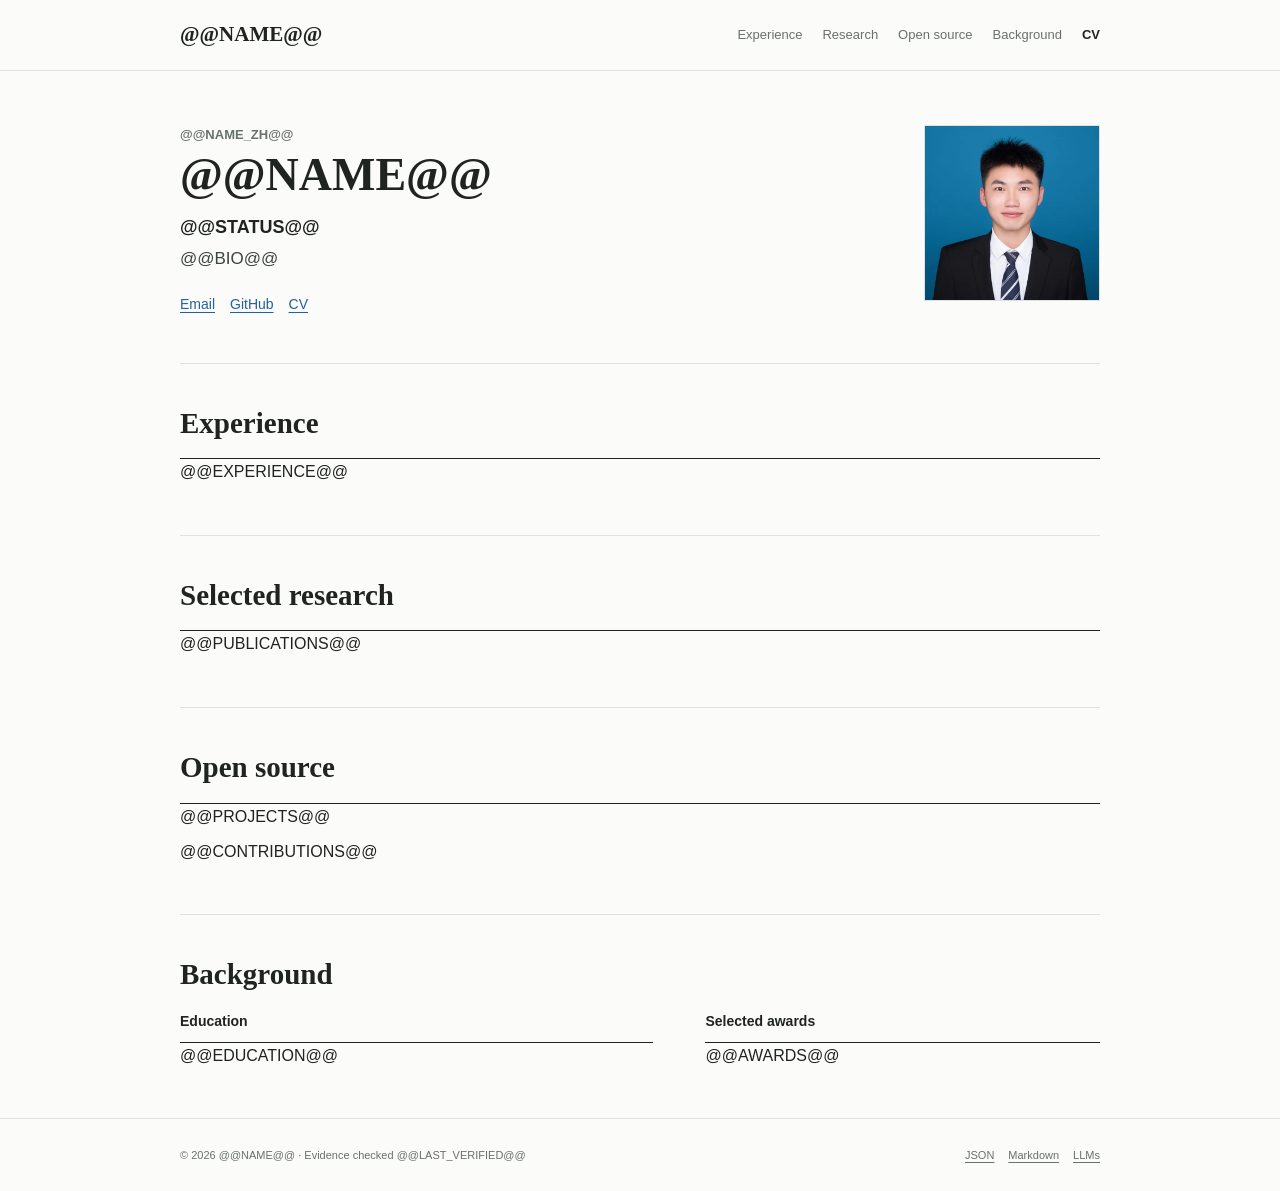
==== commit e3336347: "Add internship and current papers to public profile - Add an Experience section (Evolvent AI, data p" ====
--- a/site-src/index.html
+++ b/site-src/index.html
@@ -25,6 +25,7 @@
     <div class="shell header-inner">
       <a class="name-link" href="#top">@@NAME@@</a>
       <nav aria-label="Primary navigation">
+        <a href="#experience">Experience</a>
         <a href="#research">Research</a>
         <a href="#work">Open source</a>
         <a href="#background">Background</a>
@@ -50,6 +51,13 @@
         <source srcset="assets/bowei-xia.webp" type="image/webp">
         <img src="assets/bowei-xia.jpg" alt="Portrait of @@NAME@@" width="320" height="320">
       </picture>
+    </section>
+
+    <section id="experience" class="content-section">
+      <header class="section-heading">
+        <h2>Experience</h2>
+      </header>
+      <div class="work-list">@@EXPERIENCE@@</div>
     </section>
 
     <section id="research" class="content-section">
